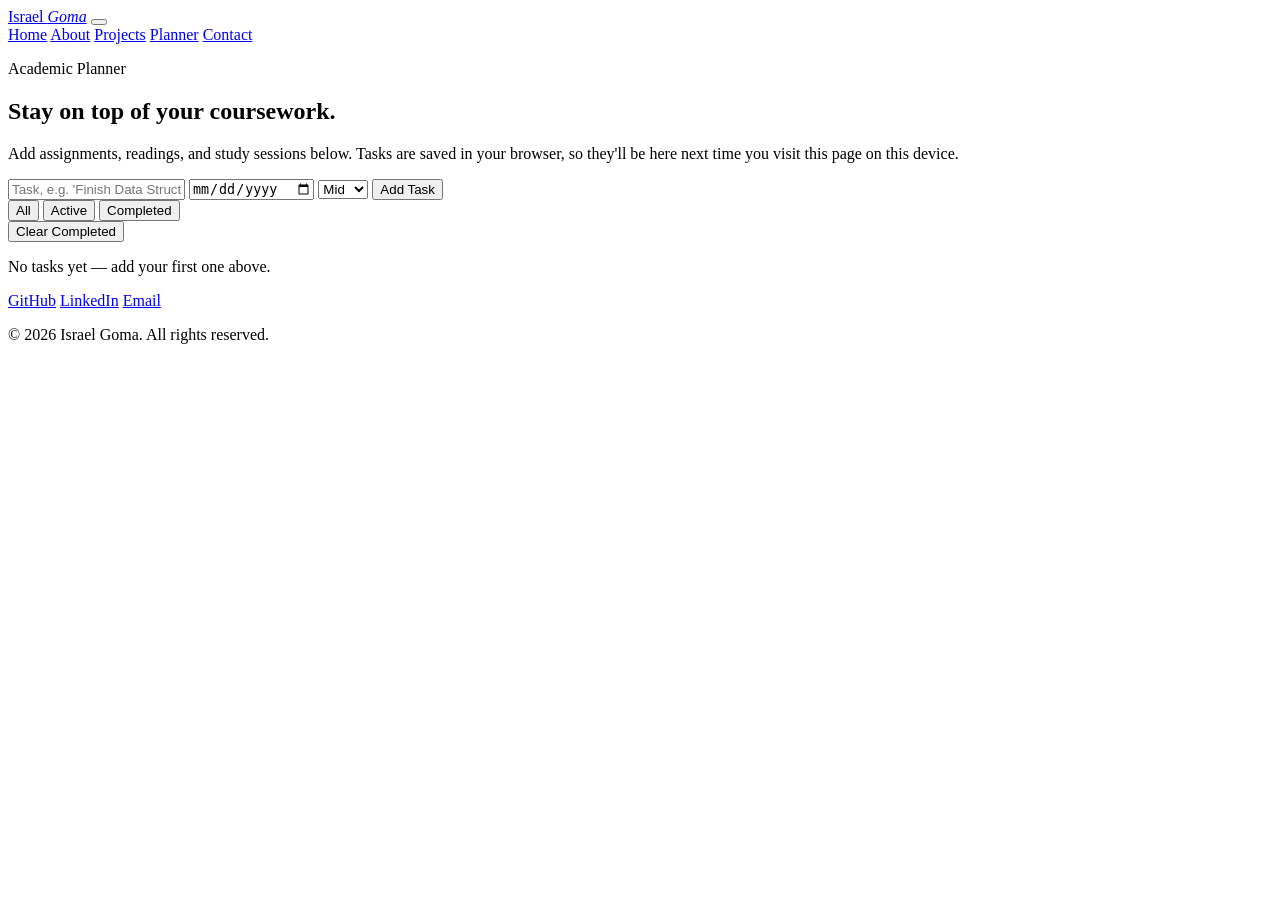
==== organizer.html @ 18be7be7 "Add files via upload" ====
<!DOCTYPE html>
<html lang="en">
<head>
  <meta charset="UTF-8" />
  <meta name="viewport" content="width=device-width, initial-scale=1.0" />
  <title>Academic Planner — Israel Goma</title>
  <meta name="description" content="A lightweight academic task organizer for tracking assignments, deadlines, and study sessions." />
  <link rel="stylesheet" href="assets/styles/main.css" />
</head>
<body>
  <header class="site-nav">
    <div class="wrap site-nav__inner">
      <a href="index.html" class="site-nav__brand">Israel <em>Goma</em></a>
      <button class="site-nav__toggle" aria-label="Toggle navigation" aria-expanded="false">
        <span></span>
        <span></span>
        <span></span>
      </button>
      <nav class="site-nav__menu" aria-label="Primary">
        <a href="index.html">Home</a>
        <a href="profile.html">About</a>
        <a href="work.html">Projects</a>
        <a href="organizer.html">Planner</a>
        <a href="reach.html">Contact</a>
      </nav>
    </div>
  </header>

  <main>
    <section class="organizer-intro">
      <div class="wrap">
        <p class="kicker">Academic Planner</p>
        <h1>Stay on top of your coursework.</h1>
        <p class="lede">
          Add assignments, readings, and study sessions below. Tasks are saved in your
          browser, so they'll be here next time you visit this page on this device.
        </p>
      </div>
    </section>

    <section class="organizer-app">
      <div class="wrap">
        <form id="organizer-form" class="organizer-form">
          <input
            type="text"
            id="organizer-title"
            placeholder="Task, e.g. 'Finish Data Structures assignment'"
            aria-label="Task title"
            required
          />
          <input
            type="date"
            id="organizer-due"
            aria-label="Due date"
          />
          <select id="organizer-priority" aria-label="Priority">
            <option value="low">Low </option>
            <option value="medium" selected>Mid</option>
            <option value="high">High</option>
          </select>
          <button type="submit" class="action action--solid">Add Task</button>
        </form>

        <div class="organizer-toolbar">
          <div class="organizer-filters" role="group" aria-label="Filter tasks">
            <button type="button" class="filter-chip is-active" data-filter="all">All</button>
            <button type="button" class="filter-chip" data-filter="active">Active</button>
            <button type="button" class="filter-chip" data-filter="done">Completed</button>
          </div>
          <button type="button" class="action action--ghost" id="organizer-clear">Clear Completed</button>
        </div>

        <ul id="organizer-list" class="organizer-list"></ul>

        <p id="organizer-empty" class="organizer-empty">No tasks yet — add your first one above.</p>
      </div>
    </section>
  </main>

  <footer class="site-foot">
    <div class="wrap">
      <div class="site-foot__links">
        <a href="https://github.com/israelgoma" target="_blank" rel="noopener noreferrer">GitHub</a>
        <a href="https://www.linkedin.com/in/israel-goma" target="_blank" rel="noopener noreferrer">LinkedIn</a>
        <a href="mailto:israel.goma@example.com">Email</a>
      </div>
      <p>&copy; 2026 Israel Goma. All rights reserved.</p>
    </div>
  </footer>

  <script src="assets/scripts/navigation.js"></script>
  <script src="assets/scripts/task-organizer.js"></script>
</body>
</html>
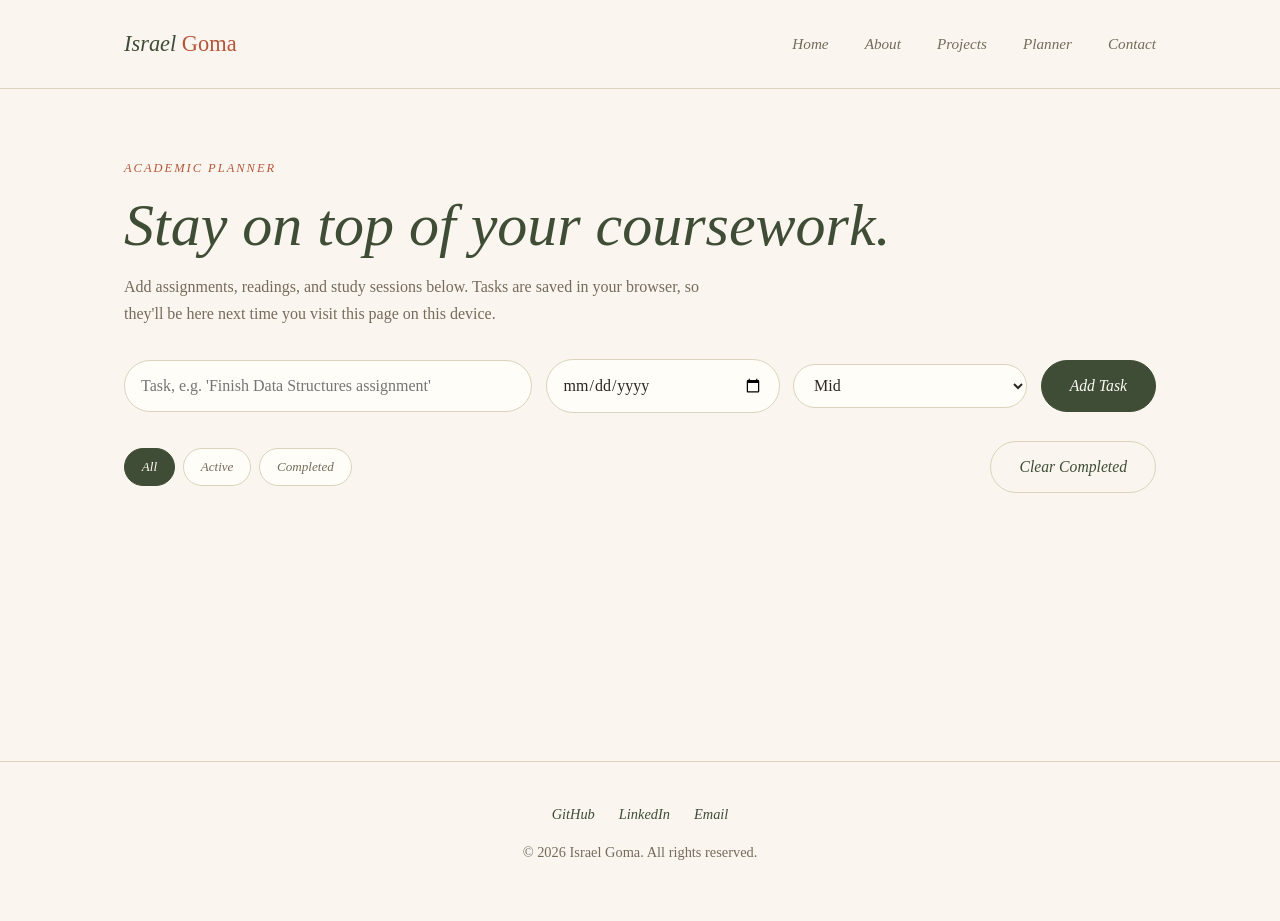
==== commit 1f2f8634: "Update organizer.html" ====
--- a/organizer.html
+++ b/organizer.html
@@ -5,7 +5,7 @@
   <meta name="viewport" content="width=device-width, initial-scale=1.0" />
   <title>Academic Planner — Israel Goma</title>
   <meta name="description" content="A lightweight academic task organizer for tracking assignments, deadlines, and study sessions." />
-  <link rel="stylesheet" href="assets/styles/main.css" />
+  <link rel="stylesheet" href="main.css" />
 </head>
 <body>
   <header class="site-nav">
--- a/main.css
+++ b/main.css
@@ -0,0 +1,1126 @@
+/* Design tokens */
+:root {
+  --paper: #faf6ef;
+  --panel: #f1ebdd;
+  --panel-tint: #eef1e6;
+  --line: #dcd3bd;
+  --ink: #2b2620;
+  --ink-soft: #756b5c;
+  --brand: #5c6e4e;
+  --brand-deep: #3f4d36;
+  --brand-alt: #b5563a;
+  --ok: #4d7c4a;
+  --warn: #b5813a;
+  --bad: #b5423a;
+
+  --type-display: "Iowan Old Style", "Palatino Linotype", Georgia, "Times New Roman", serif;
+  --type-body: Georgia, "Iowan Old Style", "Palatino Linotype", "Times New Roman", serif;
+
+  --edge-sm: 999px;
+  --edge-md: 22px;
+  --edge-lg: 28px;
+
+  --pop: 0 1px 2px rgba(43, 38, 32, 0.06), 0 10px 24px rgba(43, 38, 32, 0.08);
+  --pop-lg: 0 4px 10px rgba(43, 38, 32, 0.08), 0 20px 40px rgba(92, 110, 78, 0.16);
+
+  --measure: 1080px;
+}
+
+/* Reset */
+*,
+*::before,
+*::after {
+  box-sizing: border-box;
+}
+
+html,
+body {
+  margin: 0;
+  padding: 0;
+}
+
+img {
+  max-width: 100%;
+  display: block;
+}
+
+a {
+  color: inherit;
+  text-decoration: none;
+}
+
+ul {
+  list-style: none;
+  margin: 0;
+  padding: 0;
+}
+
+button,
+input,
+textarea,
+select {
+  font: inherit;
+  color: inherit;
+}
+
+table {
+  border-collapse: collapse;
+}
+
+figure {
+  margin: 0;
+}
+
+/* Base */
+body {
+  font-family: var(--type-body);
+  background: var(--paper);
+  color: var(--ink);
+  line-height: 1.7;
+  -webkit-font-smoothing: antialiased;
+}
+
+.wrap {
+  width: 100%;
+  max-width: var(--measure);
+  margin: 0 auto;
+  padding: 0 1.5rem;
+}
+
+main {
+  display: block;
+  min-height: calc(100vh - 88px - 140px);
+}
+
+h1,
+h2,
+h3 {
+  font-family: var(--type-display);
+  line-height: 1.2;
+  font-weight: 400;
+  letter-spacing: 0;
+  margin: 0 0 0.75rem;
+  color: var(--brand-deep);
+}
+
+h1 {
+  font-size: clamp(2.4rem, 5vw, 3.75rem);
+  font-style: italic;
+}
+
+h2 {
+  font-size: clamp(1.5rem, 3.5vw, 2rem);
+}
+
+p {
+  color: var(--ink-soft);
+  margin: 0 0 1rem;
+}
+
+section {
+  padding: 4rem 0;
+}
+
+/* Shared pieces */
+.kicker {
+  display: inline-block;
+  font-family: var(--type-body);
+  font-size: 0.78rem;
+  letter-spacing: 0.16em;
+  text-transform: uppercase;
+  color: var(--brand-alt);
+  font-weight: 400;
+  font-style: italic;
+  margin-bottom: 0.6rem;
+}
+
+.action {
+  display: inline-flex;
+  align-items: center;
+  gap: 0.5rem;
+  padding: 0.75rem 1.75rem;
+  border-radius: var(--edge-sm);
+  font-family: var(--type-body);
+  font-weight: 400;
+  font-style: italic;
+  font-size: 0.98rem;
+  border: 1px solid var(--line);
+  cursor: pointer;
+  transition: background 0.2s ease, color 0.2s ease, transform 0.2s ease, box-shadow 0.2s ease, border-color 0.2s ease;
+}
+
+.action:hover {
+  transform: translateY(-2px);
+  box-shadow: var(--pop);
+}
+
+.action--solid {
+  background: var(--brand-deep);
+  border-color: var(--brand-deep);
+  color: #fdfbf6;
+}
+
+.action--solid:hover {
+  background: var(--brand);
+  border-color: var(--brand);
+}
+
+.action--ghost {
+  background: transparent;
+  color: var(--brand-deep);
+}
+
+.action--ghost:hover {
+  background: var(--panel-tint);
+  border-color: var(--brand);
+}
+
+.chip {
+  display: inline-block;
+  font-family: var(--type-body);
+  font-style: italic;
+  font-size: 0.78rem;
+  font-weight: 400;
+  padding: 0.3rem 0.85rem;
+  border-radius: var(--edge-sm);
+  background: var(--panel-tint);
+  color: var(--brand-deep);
+  border: 1px solid var(--line);
+}
+
+.visually-hidden {
+  position: absolute;
+  width: 1px;
+  height: 1px;
+  overflow: hidden;
+  clip: rect(0 0 0 0);
+  white-space: nowrap;
+}
+
+/* Motion */
+@media (prefers-reduced-motion: no-preference) {
+  @keyframes rise-in {
+    from {
+      opacity: 0;
+      transform: translateY(18px);
+    }
+    to {
+      opacity: 1;
+      transform: none;
+    }
+  }
+
+  .reveal-on-scroll {
+    opacity: 0;
+    transform: translateY(18px);
+    transition: opacity 0.6s ease, transform 0.6s ease;
+  }
+
+  .reveal-on-scroll.is-shown {
+    opacity: 1;
+    transform: none;
+  }
+}
+
+/* Site navigation */
+.site-nav {
+  position: sticky;
+  top: 0;
+  z-index: 100;
+  background: rgba(250, 246, 239, 0.9);
+  backdrop-filter: blur(10px);
+  border-bottom: 1px solid var(--line);
+}
+
+.site-nav__inner {
+  display: flex;
+  align-items: center;
+  justify-content: space-between;
+  height: 88px;
+}
+
+.site-nav__brand {
+  font-family: var(--type-display);
+  font-weight: 400;
+  font-style: italic;
+  font-size: 1.4rem;
+  letter-spacing: 0;
+  color: var(--brand-deep);
+}
+
+.site-nav__brand em {
+  font-style: normal;
+  color: var(--brand-alt);
+}
+
+.site-nav__toggle {
+  display: none;
+  flex-direction: column;
+  justify-content: center;
+  gap: 5px;
+  width: 36px;
+  height: 36px;
+  background: transparent;
+  border: 1px solid var(--line);
+  border-radius: var(--edge-sm);
+  cursor: pointer;
+}
+
+.site-nav__toggle span {
+  display: block;
+  width: 18px;
+  height: 1px;
+  margin: 0 auto;
+  background: var(--ink);
+  transition: transform 0.2s ease, opacity 0.2s ease;
+}
+
+.site-nav__menu {
+  display: flex;
+  align-items: center;
+  gap: 2.25rem;
+}
+
+.site-nav__menu a {
+  font-family: var(--type-body);
+  font-size: 0.95rem;
+  font-style: italic;
+  font-weight: 400;
+  color: var(--ink-soft);
+  padding: 0.35rem 0;
+  border-bottom: 1px solid transparent;
+  transition: color 0.2s ease, border-color 0.2s ease;
+}
+
+.site-nav__menu a:hover {
+  color: var(--brand-deep);
+}
+
+.site-nav__menu a.is-active {
+  color: var(--brand-deep);
+  border-bottom-color: var(--brand-alt);
+}
+
+@media (max-width: 640px) {
+  .site-nav__toggle {
+    display: flex;
+  }
+
+  .site-nav__menu {
+    position: absolute;
+    top: 88px;
+    left: 0;
+    right: 0;
+    flex-direction: column;
+    align-items: flex-start;
+    gap: 0;
+    background: var(--paper);
+    border-bottom: 1px solid var(--line);
+    max-height: 0;
+    overflow: hidden;
+    transition: max-height 0.3s ease;
+  }
+
+  .site-nav__menu.is-open {
+    max-height: 320px;
+  }
+
+  .site-nav__menu a {
+    width: 100%;
+    padding: 0.9rem 1.5rem;
+    border-bottom: 1px solid var(--panel);
+    border-left: 2px solid transparent;
+  }
+
+  .site-nav__menu a.is-active {
+    border-bottom: 1px solid var(--panel);
+    border-left-color: var(--brand-alt);
+  }
+
+  .site-nav__toggle.is-open span:nth-child(1) {
+    transform: translateY(7px) rotate(45deg);
+  }
+
+  .site-nav__toggle.is-open span:nth-child(2) {
+    opacity: 0;
+  }
+
+  .site-nav__toggle.is-open span:nth-child(3) {
+    transform: translateY(-7px) rotate(-45deg);
+  }
+}
+
+/* Site footer */
+.site-foot {
+  border-top: 1px solid var(--line);
+  padding: 2.5rem 0;
+  text-align: center;
+  color: var(--ink-soft);
+  font-size: 0.9rem;
+}
+
+.site-foot a {
+  color: var(--brand-deep);
+  font-weight: 400;
+  font-style: italic;
+}
+
+.site-foot a:hover {
+  color: var(--brand-alt);
+}
+
+.site-foot__links {
+  display: flex;
+  justify-content: center;
+  gap: 1.5rem;
+  margin-bottom: 0.85rem;
+  font-family: var(--type-body);
+}
+
+/* Home: intro banner + feature row */
+.intro-banner {
+  padding: 5rem 0 4.5rem;
+}
+
+.intro-banner__grid {
+  display: grid;
+  grid-template-columns: minmax(0, 1fr) minmax(0, 320px);
+  align-items: center;
+  gap: 3.5rem;
+}
+
+.intro-banner__text {
+  max-width: 560px;
+  animation: rise-in 0.6s ease both;
+}
+
+.intro-banner__text .lede {
+  font-size: 1.08rem;
+  max-width: 560px;
+}
+
+.intro-banner__actions {
+  display: flex;
+  gap: 1rem;
+  margin-top: 1.75rem;
+  flex-wrap: wrap;
+}
+
+.intro-banner__portrait {
+  display: flex;
+  justify-content: center;
+  animation: rise-in 0.6s ease 0.15s both;
+}
+
+.intro-banner__portrait .frame {
+  width: 100%;
+  max-width: 280px;
+  aspect-ratio: 3 / 4;
+  border-radius: var(--edge-lg);
+  border: 1px solid var(--line);
+  box-shadow: var(--pop-lg);
+  overflow: hidden;
+  background: var(--panel);
+}
+
+.intro-banner__portrait img {
+  width: 100%;
+  height: 100%;
+  object-fit: cover;
+}
+
+@media (max-width: 760px) {
+  .intro-banner__grid {
+    grid-template-columns: 1fr;
+    text-align: center;
+    gap: 2.5rem;
+  }
+
+  .intro-banner__text {
+    max-width: none;
+  }
+
+  .intro-banner__text .lede {
+    margin-left: auto;
+    margin-right: auto;
+  }
+
+  .intro-banner__actions {
+    justify-content: center;
+  }
+
+  .intro-banner__portrait {
+    order: -1;
+  }
+
+  .intro-banner__portrait .frame {
+    max-width: 200px;
+  }
+}
+
+.feature-row {
+  padding-top: 0;
+}
+
+.feature-row__grid {
+  display: grid;
+  grid-template-columns: repeat(auto-fit, minmax(220px, 1fr));
+  gap: 1.75rem;
+}
+
+.feature-row__grid .info-card:nth-child(1) {
+  transition-delay: 0s;
+}
+
+.feature-row__grid .info-card:nth-child(2) {
+  transition-delay: 0.1s;
+}
+
+.feature-row__grid .info-card:nth-child(3) {
+  transition-delay: 0.2s;
+}
+
+.info-card {
+  background: #fffdf8;
+  border: 1px solid var(--line);
+  border-radius: var(--edge-md);
+  padding: 2rem;
+  box-shadow: var(--pop);
+  transition: transform 0.25s ease, box-shadow 0.25s ease, border-color 0.25s ease;
+}
+
+.info-card:hover {
+  transform: translateY(-4px);
+  box-shadow: var(--pop-lg);
+  border-color: var(--brand);
+}
+
+.info-card__title {
+  font-family: var(--type-display);
+  font-size: 1.2rem;
+  font-style: italic;
+  font-weight: 400;
+  margin-bottom: 0.5rem;
+  color: var(--brand-deep);
+}
+
+.info-card p {
+  margin: 0;
+}
+
+.info-card a {
+  color: var(--brand-alt);
+  font-weight: 400;
+  border-bottom: 1px solid currentColor;
+}
+
+/* Profile page */
+.profile-hero {
+  padding-bottom: 1.5rem;
+}
+
+.profile-hero__grid {
+  display: grid;
+  grid-template-columns: minmax(0, 1fr) minmax(0, 240px);
+  align-items: center;
+  gap: 2.75rem;
+}
+
+.profile-hero__text {
+  max-width: 640px;
+  animation: rise-in 0.6s ease both;
+}
+
+.profile-hero__text .lede {
+  max-width: 640px;
+  font-size: 1.05rem;
+}
+
+.profile-hero__portrait {
+  justify-self: center;
+  animation: rise-in 0.6s ease 0.15s both;
+}
+
+.profile-hero__portrait .frame {
+  width: 100%;
+  max-width: 200px;
+  aspect-ratio: 3 / 4;
+  border-radius: var(--edge-lg);
+  border: 1px solid var(--line);
+  box-shadow: var(--pop-lg);
+  overflow: hidden;
+  background: var(--panel);
+}
+
+.profile-hero__portrait img {
+  width: 100%;
+  height: 100%;
+  object-fit: cover;
+}
+
+@media (max-width: 700px) {
+  .profile-hero__grid {
+    grid-template-columns: 1fr;
+    text-align: center;
+    gap: 2rem;
+  }
+
+  .profile-hero__text {
+    max-width: none;
+  }
+
+  .profile-hero__text .lede {
+    margin-left: auto;
+    margin-right: auto;
+  }
+
+  .profile-hero__portrait {
+    order: -1;
+    max-width: 160px;
+    margin: 0 auto;
+  }
+}
+
+.detail-section {
+  padding-top: 0;
+}
+
+.detail-grid {
+  display: grid;
+  grid-template-columns: repeat(auto-fit, minmax(240px, 1fr));
+  gap: 1.75rem;
+  align-items: start;
+}
+
+.detail-grid .detail-card:nth-child(1) {
+  transition-delay: 0s;
+}
+
+.detail-grid .detail-card:nth-child(2) {
+  transition-delay: 0.1s;
+}
+
+.detail-grid .detail-card:nth-child(3) {
+  transition-delay: 0.2s;
+}
+
+.detail-card {
+  background: #fffdf8;
+  border: 1px solid var(--line);
+  border-radius: var(--edge-md);
+  padding: 2rem;
+  box-shadow: var(--pop);
+  transition: transform 0.25s ease, box-shadow 0.25s ease, border-color 0.25s ease;
+}
+
+.detail-card:hover {
+  transform: translateY(-4px);
+  box-shadow: var(--pop-lg);
+  border-color: var(--brand);
+}
+
+.detail-card h2 {
+  font-size: 1.25rem;
+  font-style: italic;
+}
+
+.detail-card__list li {
+  display: flex;
+  flex-direction: column;
+  gap: 0.15rem;
+}
+
+.detail-card__meta {
+  color: var(--ink-soft);
+  font-size: 0.85rem;
+  font-style: italic;
+}
+
+.chip-row {
+  display: flex;
+  flex-wrap: wrap;
+  gap: 0.5rem;
+}
+
+.course-table {
+  padding-top: 0;
+}
+
+.course-table__frame {
+  overflow-x: auto;
+  margin-top: 0.85rem;
+  border: 1px solid var(--line);
+  border-radius: var(--edge-md);
+  background: #fffdf8;
+}
+
+.course-table table {
+  width: 100%;
+  border-collapse: collapse;
+  font-size: 0.92rem;
+}
+
+.course-table caption {
+  caption-side: top;
+  text-align: left;
+  color: var(--ink-soft);
+  font-size: 0.82rem;
+  font-style: italic;
+  padding: 0.9rem 1rem 0;
+}
+
+.course-table th,
+.course-table td {
+  text-align: left;
+  padding: 0.75rem 1rem;
+  border-bottom: 1px solid var(--panel);
+}
+
+.course-table th {
+  font-family: var(--type-display);
+  color: var(--brand-deep);
+  background: var(--panel-tint);
+  font-size: 0.74rem;
+  font-style: italic;
+  text-transform: uppercase;
+  letter-spacing: 0.06em;
+}
+
+.motivation-block {
+  padding-top: 0;
+}
+
+.motivation-block .lede {
+  max-width: 640px;
+}
+
+.motivation-block__frame {
+  position: relative;
+  width: 100%;
+  max-width: 720px;
+  aspect-ratio: 16 / 9;
+  border-radius: var(--edge-md);
+  overflow: hidden;
+  border: 1px solid var(--line);
+  box-shadow: var(--pop-lg);
+  background: #000000;
+}
+
+.motivation-block__frame video {
+  position: absolute;
+  inset: 0;
+  width: 100%;
+  height: 100%;
+  object-fit: cover;
+}
+
+/* Work page */
+.work-intro {
+  padding-bottom: 1.5rem;
+}
+
+.work-intro .lede {
+  max-width: 640px;
+}
+
+.work-list {
+  padding-top: 0;
+}
+
+.work-grid {
+  display: grid;
+  grid-template-columns: repeat(auto-fit, minmax(280px, 1fr));
+  gap: 1.75rem;
+}
+
+.work-item {
+  display: flex;
+  flex-direction: column;
+  background: #fffdf8;
+  border: 1px solid var(--line);
+  border-radius: var(--edge-md);
+  padding: 2rem;
+  box-shadow: var(--pop);
+  transition: transform 0.25s ease, box-shadow 0.25s ease, border-color 0.25s ease;
+}
+
+.work-item:hover {
+  transform: translateY(-4px);
+  box-shadow: var(--pop-lg);
+  border-color: var(--brand);
+}
+
+.work-item__thumb {
+  display: flex;
+  align-items: center;
+  justify-content: center;
+  height: 130px;
+  border-radius: var(--edge-md);
+  background: var(--panel-tint);
+  border: 1px dashed var(--brand);
+  color: var(--brand-deep);
+  font-family: var(--type-display);
+  font-size: 1.5rem;
+  font-style: italic;
+  font-weight: 400;
+  margin-bottom: 1.4rem;
+}
+
+.work-item h2 {
+  font-size: 1.3rem;
+}
+
+.work-item__note {
+  font-size: 0.85rem;
+  font-style: italic;
+}
+
+.work-item__tags {
+  display: flex;
+  flex-wrap: wrap;
+  gap: 0.4rem;
+  margin: 0.5rem 0 1.4rem;
+}
+
+.work-item__tags .chip:nth-child(2n) {
+  background: #f3e6df;
+  color: var(--brand-alt);
+  border-color: var(--brand-alt);
+}
+
+.work-item__links {
+  display: flex;
+  gap: 0.75rem;
+  margin-top: auto;
+  flex-wrap: wrap;
+}
+
+/* Organizer (planner) page */
+.organizer-intro {
+  padding-bottom: 1rem;
+}
+
+.organizer-intro .lede {
+  max-width: 600px;
+}
+
+.organizer-app {
+  padding-top: 0;
+}
+
+.organizer-form {
+  display: flex;
+  flex-wrap: wrap;
+  align-items: center;
+  gap: 0.85rem;
+  margin-bottom: 1.75rem;
+}
+
+.organizer-form input,
+.organizer-form select {
+  padding: 0.7rem 1rem;
+  border-radius: var(--edge-sm);
+  border: 1px solid var(--line);
+  background: #fffdf8;
+  color: var(--ink);
+}
+
+.organizer-form input[type="text"] {
+  flex: 2 1 220px;
+}
+
+.organizer-form input[type="date"],
+.organizer-form select {
+  flex: 1 1 140px;
+}
+
+.organizer-form button {
+  flex: 0 0 auto;
+}
+
+.organizer-form input:focus,
+.organizer-form select:focus {
+  outline: none;
+  border-color: var(--brand);
+  box-shadow: 0 0 0 3px rgba(92, 110, 78, 0.15);
+}
+
+@media (max-width: 720px) {
+  .organizer-form input,
+  .organizer-form select,
+  .organizer-form button {
+    flex-basis: 100%;
+  }
+}
+
+.organizer-toolbar {
+  display: flex;
+  align-items: center;
+  justify-content: space-between;
+  flex-wrap: wrap;
+  gap: 0.75rem;
+  margin-bottom: 1.1rem;
+}
+
+.organizer-filters {
+  display: flex;
+  gap: 0.5rem;
+}
+
+.filter-chip {
+  padding: 0.45rem 1.05rem;
+  border-radius: var(--edge-sm);
+  border: 1px solid var(--line);
+  background: #fffdf8;
+  color: var(--ink-soft);
+  font-family: var(--type-body);
+  font-size: 0.82rem;
+  font-style: italic;
+  font-weight: 400;
+  cursor: pointer;
+  transition: background 0.2s ease, color 0.2s ease, border-color 0.2s ease;
+}
+
+.filter-chip.is-active {
+  background: var(--brand-deep);
+  border-color: var(--brand-deep);
+  color: #fdfbf6;
+}
+
+.organizer-list {
+  display: flex;
+  flex-direction: column;
+  gap: 0.7rem;
+}
+
+.organizer-item {
+  display: flex;
+  align-items: center;
+  gap: 0.9rem;
+  padding: 1rem 1.15rem;
+  background: #fffdf8;
+  border: 1px solid var(--line);
+  border-radius: var(--edge-md);
+  box-shadow: var(--pop);
+}
+
+.organizer-item.is-done .organizer-item__title {
+  text-decoration: line-through;
+  color: var(--ink-soft);
+}
+
+.organizer-item__check {
+  width: 18px;
+  height: 18px;
+  accent-color: var(--brand);
+  flex-shrink: 0;
+}
+
+.organizer-item__body {
+  flex: 1;
+  min-width: 0;
+}
+
+.organizer-item__title {
+  font-weight: 400;
+  word-break: break-word;
+}
+
+.organizer-item__meta {
+  display: flex;
+  gap: 0.6rem;
+  align-items: center;
+  margin-top: 0.25rem;
+  font-family: var(--type-body);
+  font-style: italic;
+  font-size: 0.8rem;
+  color: var(--ink-soft);
+}
+
+.priority-flag {
+  font-size: 0.7rem;
+  font-weight: 400;
+  font-style: normal;
+  text-transform: uppercase;
+  letter-spacing: 0.04em;
+  padding: 0.15rem 0.6rem;
+  border-radius: var(--edge-sm);
+  border: 1px solid transparent;
+}
+
+.priority-flag--high {
+  background: #f6e2df;
+  color: var(--bad);
+  border-color: var(--bad);
+}
+
+.priority-flag--medium {
+  background: #f4ecdc;
+  color: var(--warn);
+  border-color: var(--warn);
+}
+
+.priority-flag--low {
+  background: #e7efe1;
+  color: var(--ok);
+  border-color: var(--ok);
+}
+
+.organizer-item__due.is-late {
+  color: var(--bad);
+  font-weight: 700;
+}
+
+.organizer-item__remove {
+  background: transparent;
+  border: none;
+  color: var(--ink-soft);
+  cursor: pointer;
+  font-size: 1.1rem;
+  line-height: 1;
+  padding: 0.3rem;
+  flex-shrink: 0;
+}
+
+.organizer-item__remove:hover {
+  color: var(--bad);
+}
+
+.organizer-empty {
+  display: none;
+  text-align: center;
+  padding: 2.5rem 0;
+  color: var(--ink-soft);
+  font-style: italic;
+}
+
+.organizer-empty.is-shown {
+  display: block;
+}
+
+/* Reach (contact) page */
+.reach-intro .lede {
+  max-width: 560px;
+}
+
+.reach-form {
+  display: grid;
+  gap: 1.1rem;
+  max-width: 560px;
+  margin-top: 1.75rem;
+}
+
+.reach-field {
+  display: flex;
+  flex-direction: column;
+  gap: 0.4rem;
+}
+
+.reach-field label {
+  font-family: var(--type-body);
+  font-size: 0.85rem;
+  font-style: italic;
+  font-weight: 400;
+  color: var(--brand-deep);
+}
+
+.reach-field input,
+.reach-field textarea {
+  padding: 0.7rem 1rem;
+  border-radius: var(--edge-md);
+  border: 1px solid var(--line);
+  background: #fffdf8;
+  color: var(--ink);
+  font-family: inherit;
+  font-size: 0.98rem;
+}
+
+.reach-field textarea {
+  min-height: 130px;
+  resize: vertical;
+}
+
+.reach-field input:focus,
+.reach-field textarea:focus {
+  outline: none;
+  border-color: var(--brand);
+  box-shadow: 0 0 0 3px rgba(92, 110, 78, 0.15);
+}
+
+.reach-field.has-issue input,
+.reach-field.has-issue textarea {
+  border-color: var(--bad);
+}
+
+.reach-field__note {
+  min-height: 1rem;
+  font-size: 0.8rem;
+  color: var(--bad);
+  font-weight: 600;
+  font-style: italic;
+}
+
+.reach-status {
+  min-height: 1.2rem;
+  margin-top: 0.3rem;
+  font-family: var(--type-body);
+  font-size: 0.9rem;
+  font-style: italic;
+  font-weight: 400;
+}
+
+.reach-status.is-good {
+  color: var(--ok);
+}
+
+.reach-status.is-bad {
+  color: var(--bad);
+}
+
+.reach-divider {
+  margin: 3rem 0 1.75rem;
+  border: none;
+  border-top: 1px solid var(--line);
+}
+
+.reach-cards {
+  display: grid;
+  grid-template-columns: repeat(auto-fit, minmax(240px, 1fr));
+  gap: 1.75rem;
+}
+
+.reach-card {
+  background: #fffdf8;
+  border: 1px solid var(--line);
+  border-radius: var(--edge-md);
+  padding: 2rem;
+  box-shadow: var(--pop);
+  transition: transform 0.25s ease, box-shadow 0.25s ease, border-color 0.25s ease;
+}
+
+.reach-card:hover {
+  transform: translateY(-4px);
+  box-shadow: var(--pop-lg);
+  border-color: var(--brand);
+}
+
+.reach-card h2 {
+  font-size: 1.15rem;
+  font-style: italic;
+}
+
+.reach-card__actions {
+  display: flex;
+  flex-wrap: wrap;
+  gap: 0.75rem;
+  margin-top: 0.5rem;
+}
+
+.copy-status {
+  min-height: 1.2rem;
+  margin: 0.5rem 0 0;
+  font-size: 0.85rem;
+  font-weight: 400;
+  font-style: italic;
+  color: var(--ok);
+}
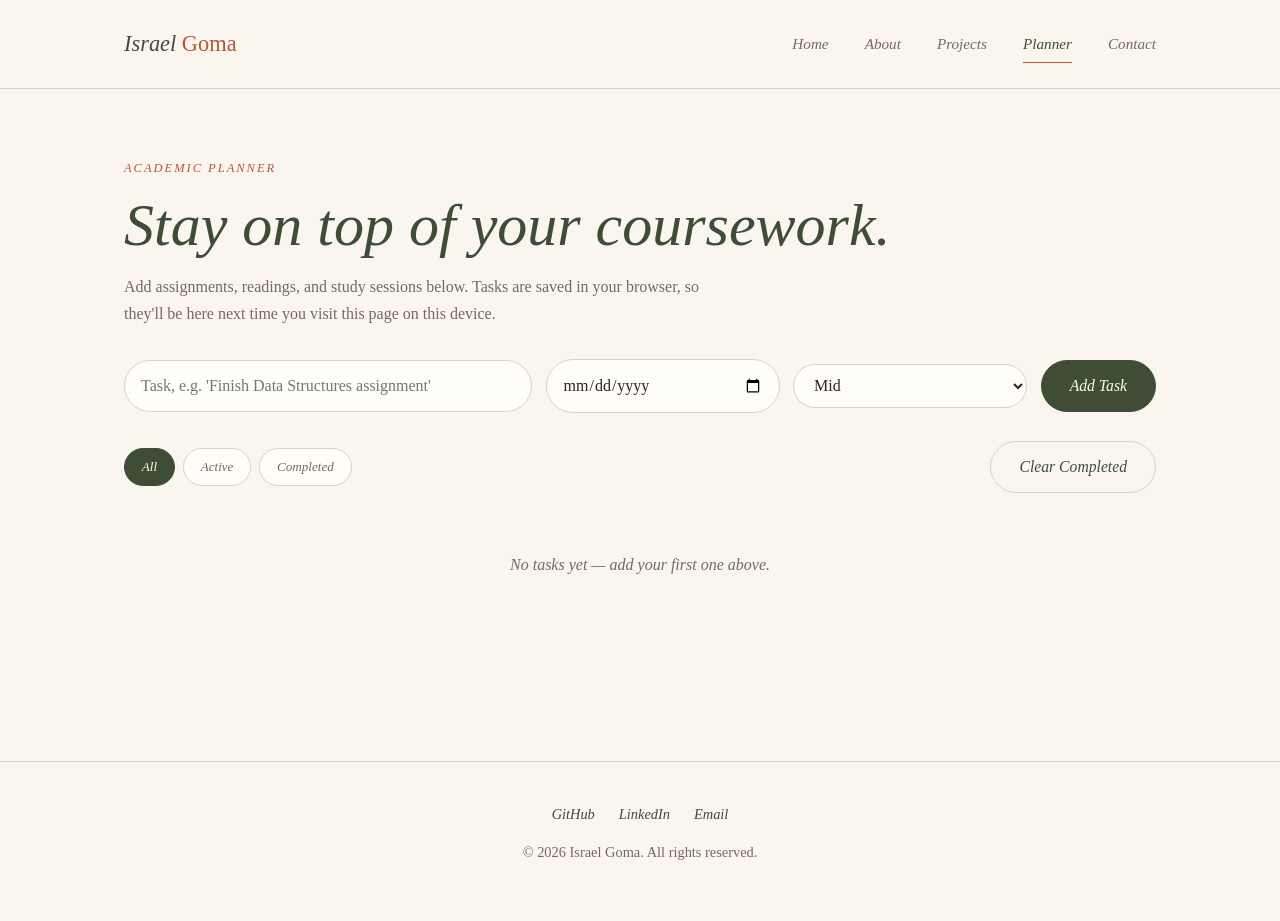
==== commit 45eaa156: "Update organizer.html" ====
--- a/organizer.html
+++ b/organizer.html
@@ -88,7 +88,7 @@
     </div>
   </footer>
 
-  <script src="assets/scripts/navigation.js"></script>
-  <script src="assets/scripts/task-organizer.js"></script>
+  <script src="navigation.js"></script>
+  <script src="task-organizer.js"></script>
 </body>
 </html>
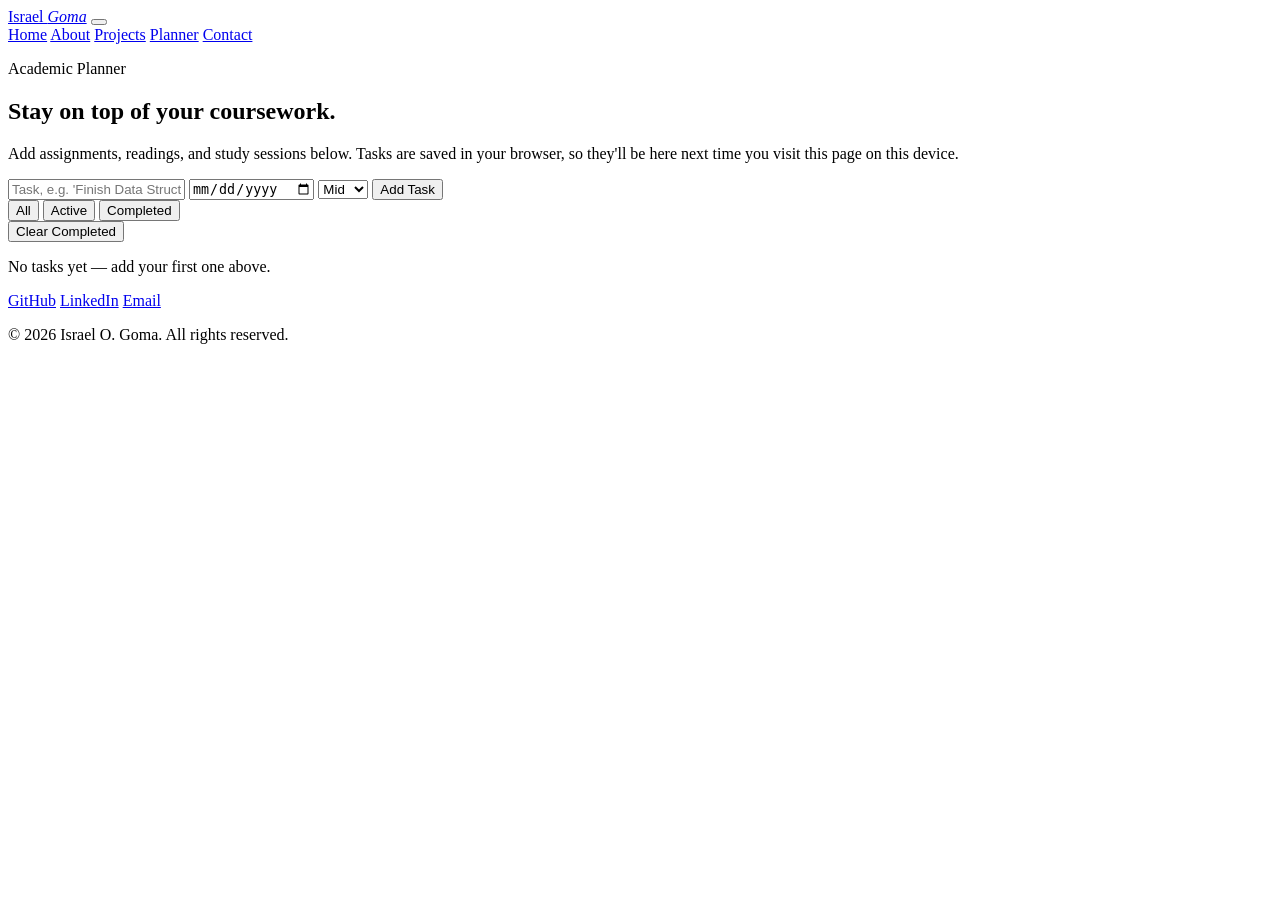
==== commit b7ce006b: "Add files via upload" ====
--- a/organizer.html
+++ b/organizer.html
@@ -3,9 +3,9 @@
 <head>
   <meta charset="UTF-8" />
   <meta name="viewport" content="width=device-width, initial-scale=1.0" />
-  <title>Academic Planner — Israel Goma</title>
+  <title>Academic Planner — Israel O. Goma</title>
   <meta name="description" content="A lightweight academic task organizer for tracking assignments, deadlines, and study sessions." />
-  <link rel="stylesheet" href="main.css" />
+  <link rel="stylesheet" href="assets/styles/main.css" />
 </head>
 <body>
   <header class="site-nav">
@@ -80,15 +80,15 @@
   <footer class="site-foot">
     <div class="wrap">
       <div class="site-foot__links">
-        <a href="https://github.com/israelgoma" target="_blank" rel="noopener noreferrer">GitHub</a>
-        <a href="https://www.linkedin.com/in/israel-goma" target="_blank" rel="noopener noreferrer">LinkedIn</a>
+        <a href="https://github.com/Israel-Goma" target="_blank" rel="noopener noreferrer">GitHub</a>
+        <a href="https://www.linkedin.com/in/israel-goma-93bb151b1?utm_source=share_via&utm_content=profile&utm_medium=member_android" target="_blank" rel="noopener noreferrer">LinkedIn</a>
         <a href="mailto:israel.goma@example.com">Email</a>
       </div>
-      <p>&copy; 2026 Israel Goma. All rights reserved.</p>
+      <p>&copy; 2026 Israel O. Goma. All rights reserved.</p>
     </div>
   </footer>
 
-  <script src="navigation.js"></script>
-  <script src="task-organizer.js"></script>
+  <script src="assets/scripts/navigation.js"></script>
+  <script src="assets/scripts/task-organizer.js"></script>
 </body>
 </html>
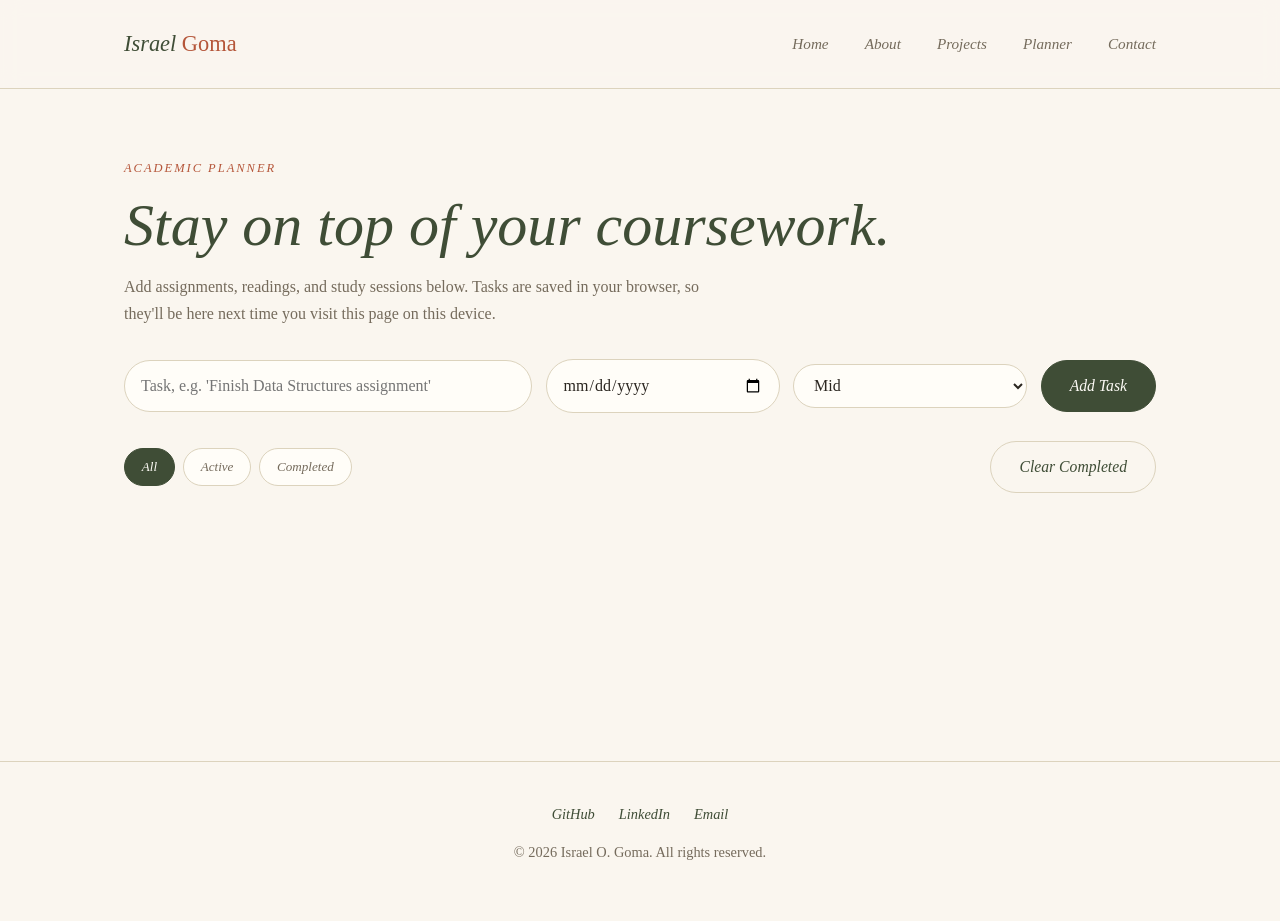
==== commit 85033d82: "Update organizer.html" ====
--- a/organizer.html
+++ b/organizer.html
@@ -5,7 +5,7 @@
   <meta name="viewport" content="width=device-width, initial-scale=1.0" />
   <title>Academic Planner — Israel O. Goma</title>
   <meta name="description" content="A lightweight academic task organizer for tracking assignments, deadlines, and study sessions." />
-  <link rel="stylesheet" href="assets/styles/main.css" />
+  <link rel="stylesheet" href="main.css" />
 </head>
 <body>
   <header class="site-nav">
--- a/main.css
+++ b/main.css
@@ -0,0 +1,1126 @@
+/* Design tokens */
+:root {
+  --paper: #faf6ef;
+  --panel: #f1ebdd;
+  --panel-tint: #eef1e6;
+  --line: #dcd3bd;
+  --ink: #2b2620;
+  --ink-soft: #756b5c;
+  --brand: #5c6e4e;
+  --brand-deep: #3f4d36;
+  --brand-alt: #b5563a;
+  --ok: #4d7c4a;
+  --warn: #b5813a;
+  --bad: #b5423a;
+
+  --type-display: "Iowan Old Style", "Palatino Linotype", Georgia, "Times New Roman", serif;
+  --type-body: Georgia, "Iowan Old Style", "Palatino Linotype", "Times New Roman", serif;
+
+  --edge-sm: 999px;
+  --edge-md: 22px;
+  --edge-lg: 28px;
+
+  --pop: 0 1px 2px rgba(43, 38, 32, 0.06), 0 10px 24px rgba(43, 38, 32, 0.08);
+  --pop-lg: 0 4px 10px rgba(43, 38, 32, 0.08), 0 20px 40px rgba(92, 110, 78, 0.16);
+
+  --measure: 1080px;
+}
+
+/* Reset */
+*,
+*::before,
+*::after {
+  box-sizing: border-box;
+}
+
+html,
+body {
+  margin: 0;
+  padding: 0;
+}
+
+img {
+  max-width: 100%;
+  display: block;
+}
+
+a {
+  color: inherit;
+  text-decoration: none;
+}
+
+ul {
+  list-style: none;
+  margin: 0;
+  padding: 0;
+}
+
+button,
+input,
+textarea,
+select {
+  font: inherit;
+  color: inherit;
+}
+
+table {
+  border-collapse: collapse;
+}
+
+figure {
+  margin: 0;
+}
+
+/* Base */
+body {
+  font-family: var(--type-body);
+  background: var(--paper);
+  color: var(--ink);
+  line-height: 1.7;
+  -webkit-font-smoothing: antialiased;
+}
+
+.wrap {
+  width: 100%;
+  max-width: var(--measure);
+  margin: 0 auto;
+  padding: 0 1.5rem;
+}
+
+main {
+  display: block;
+  min-height: calc(100vh - 88px - 140px);
+}
+
+h1,
+h2,
+h3 {
+  font-family: var(--type-display);
+  line-height: 1.2;
+  font-weight: 400;
+  letter-spacing: 0;
+  margin: 0 0 0.75rem;
+  color: var(--brand-deep);
+}
+
+h1 {
+  font-size: clamp(2.4rem, 5vw, 3.75rem);
+  font-style: italic;
+}
+
+h2 {
+  font-size: clamp(1.5rem, 3.5vw, 2rem);
+}
+
+p {
+  color: var(--ink-soft);
+  margin: 0 0 1rem;
+}
+
+section {
+  padding: 4rem 0;
+}
+
+/* Shared pieces */
+.kicker {
+  display: inline-block;
+  font-family: var(--type-body);
+  font-size: 0.78rem;
+  letter-spacing: 0.16em;
+  text-transform: uppercase;
+  color: var(--brand-alt);
+  font-weight: 400;
+  font-style: italic;
+  margin-bottom: 0.6rem;
+}
+
+.action {
+  display: inline-flex;
+  align-items: center;
+  gap: 0.5rem;
+  padding: 0.75rem 1.75rem;
+  border-radius: var(--edge-sm);
+  font-family: var(--type-body);
+  font-weight: 400;
+  font-style: italic;
+  font-size: 0.98rem;
+  border: 1px solid var(--line);
+  cursor: pointer;
+  transition: background 0.2s ease, color 0.2s ease, transform 0.2s ease, box-shadow 0.2s ease, border-color 0.2s ease;
+}
+
+.action:hover {
+  transform: translateY(-2px);
+  box-shadow: var(--pop);
+}
+
+.action--solid {
+  background: var(--brand-deep);
+  border-color: var(--brand-deep);
+  color: #fdfbf6;
+}
+
+.action--solid:hover {
+  background: var(--brand);
+  border-color: var(--brand);
+}
+
+.action--ghost {
+  background: transparent;
+  color: var(--brand-deep);
+}
+
+.action--ghost:hover {
+  background: var(--panel-tint);
+  border-color: var(--brand);
+}
+
+.chip {
+  display: inline-block;
+  font-family: var(--type-body);
+  font-style: italic;
+  font-size: 0.78rem;
+  font-weight: 400;
+  padding: 0.3rem 0.85rem;
+  border-radius: var(--edge-sm);
+  background: var(--panel-tint);
+  color: var(--brand-deep);
+  border: 1px solid var(--line);
+}
+
+.visually-hidden {
+  position: absolute;
+  width: 1px;
+  height: 1px;
+  overflow: hidden;
+  clip: rect(0 0 0 0);
+  white-space: nowrap;
+}
+
+/* Motion */
+@media (prefers-reduced-motion: no-preference) {
+  @keyframes rise-in {
+    from {
+      opacity: 0;
+      transform: translateY(18px);
+    }
+    to {
+      opacity: 1;
+      transform: none;
+    }
+  }
+
+  .reveal-on-scroll {
+    opacity: 0;
+    transform: translateY(18px);
+    transition: opacity 0.6s ease, transform 0.6s ease;
+  }
+
+  .reveal-on-scroll.is-shown {
+    opacity: 1;
+    transform: none;
+  }
+}
+
+/* Site navigation */
+.site-nav {
+  position: sticky;
+  top: 0;
+  z-index: 100;
+  background: rgba(250, 246, 239, 0.9);
+  backdrop-filter: blur(10px);
+  border-bottom: 1px solid var(--line);
+}
+
+.site-nav__inner {
+  display: flex;
+  align-items: center;
+  justify-content: space-between;
+  height: 88px;
+}
+
+.site-nav__brand {
+  font-family: var(--type-display);
+  font-weight: 400;
+  font-style: italic;
+  font-size: 1.4rem;
+  letter-spacing: 0;
+  color: var(--brand-deep);
+}
+
+.site-nav__brand em {
+  font-style: normal;
+  color: var(--brand-alt);
+}
+
+.site-nav__toggle {
+  display: none;
+  flex-direction: column;
+  justify-content: center;
+  gap: 5px;
+  width: 36px;
+  height: 36px;
+  background: transparent;
+  border: 1px solid var(--line);
+  border-radius: var(--edge-sm);
+  cursor: pointer;
+}
+
+.site-nav__toggle span {
+  display: block;
+  width: 18px;
+  height: 1px;
+  margin: 0 auto;
+  background: var(--ink);
+  transition: transform 0.2s ease, opacity 0.2s ease;
+}
+
+.site-nav__menu {
+  display: flex;
+  align-items: center;
+  gap: 2.25rem;
+}
+
+.site-nav__menu a {
+  font-family: var(--type-body);
+  font-size: 0.95rem;
+  font-style: italic;
+  font-weight: 400;
+  color: var(--ink-soft);
+  padding: 0.35rem 0;
+  border-bottom: 1px solid transparent;
+  transition: color 0.2s ease, border-color 0.2s ease;
+}
+
+.site-nav__menu a:hover {
+  color: var(--brand-deep);
+}
+
+.site-nav__menu a.is-active {
+  color: var(--brand-deep);
+  border-bottom-color: var(--brand-alt);
+}
+
+@media (max-width: 640px) {
+  .site-nav__toggle {
+    display: flex;
+  }
+
+  .site-nav__menu {
+    position: absolute;
+    top: 88px;
+    left: 0;
+    right: 0;
+    flex-direction: column;
+    align-items: flex-start;
+    gap: 0;
+    background: var(--paper);
+    border-bottom: 1px solid var(--line);
+    max-height: 0;
+    overflow: hidden;
+    transition: max-height 0.3s ease;
+  }
+
+  .site-nav__menu.is-open {
+    max-height: 320px;
+  }
+
+  .site-nav__menu a {
+    width: 100%;
+    padding: 0.9rem 1.5rem;
+    border-bottom: 1px solid var(--panel);
+    border-left: 2px solid transparent;
+  }
+
+  .site-nav__menu a.is-active {
+    border-bottom: 1px solid var(--panel);
+    border-left-color: var(--brand-alt);
+  }
+
+  .site-nav__toggle.is-open span:nth-child(1) {
+    transform: translateY(7px) rotate(45deg);
+  }
+
+  .site-nav__toggle.is-open span:nth-child(2) {
+    opacity: 0;
+  }
+
+  .site-nav__toggle.is-open span:nth-child(3) {
+    transform: translateY(-7px) rotate(-45deg);
+  }
+}
+
+/* Site footer */
+.site-foot {
+  border-top: 1px solid var(--line);
+  padding: 2.5rem 0;
+  text-align: center;
+  color: var(--ink-soft);
+  font-size: 0.9rem;
+}
+
+.site-foot a {
+  color: var(--brand-deep);
+  font-weight: 400;
+  font-style: italic;
+}
+
+.site-foot a:hover {
+  color: var(--brand-alt);
+}
+
+.site-foot__links {
+  display: flex;
+  justify-content: center;
+  gap: 1.5rem;
+  margin-bottom: 0.85rem;
+  font-family: var(--type-body);
+}
+
+/* Home: intro banner + feature row */
+.intro-banner {
+  padding: 5rem 0 4.5rem;
+}
+
+.intro-banner__grid {
+  display: grid;
+  grid-template-columns: minmax(0, 1fr) minmax(0, 320px);
+  align-items: center;
+  gap: 3.5rem;
+}
+
+.intro-banner__text {
+  max-width: 560px;
+  animation: rise-in 0.6s ease both;
+}
+
+.intro-banner__text .lede {
+  font-size: 1.08rem;
+  max-width: 560px;
+}
+
+.intro-banner__actions {
+  display: flex;
+  gap: 1rem;
+  margin-top: 1.75rem;
+  flex-wrap: wrap;
+}
+
+.intro-banner__portrait {
+  display: flex;
+  justify-content: center;
+  animation: rise-in 0.6s ease 0.15s both;
+}
+
+.intro-banner__portrait .frame {
+  width: 100%;
+  max-width: 280px;
+  aspect-ratio: 3 / 4;
+  border-radius: var(--edge-lg);
+  border: 1px solid var(--line);
+  box-shadow: var(--pop-lg);
+  overflow: hidden;
+  background: var(--panel);
+}
+
+.intro-banner__portrait img {
+  width: 100%;
+  height: 100%;
+  object-fit: cover;
+}
+
+@media (max-width: 760px) {
+  .intro-banner__grid {
+    grid-template-columns: 1fr;
+    text-align: center;
+    gap: 2.5rem;
+  }
+
+  .intro-banner__text {
+    max-width: none;
+  }
+
+  .intro-banner__text .lede {
+    margin-left: auto;
+    margin-right: auto;
+  }
+
+  .intro-banner__actions {
+    justify-content: center;
+  }
+
+  .intro-banner__portrait {
+    order: -1;
+  }
+
+  .intro-banner__portrait .frame {
+    max-width: 200px;
+  }
+}
+
+.feature-row {
+  padding-top: 0;
+}
+
+.feature-row__grid {
+  display: grid;
+  grid-template-columns: repeat(auto-fit, minmax(220px, 1fr));
+  gap: 1.75rem;
+}
+
+.feature-row__grid .info-card:nth-child(1) {
+  transition-delay: 0s;
+}
+
+.feature-row__grid .info-card:nth-child(2) {
+  transition-delay: 0.1s;
+}
+
+.feature-row__grid .info-card:nth-child(3) {
+  transition-delay: 0.2s;
+}
+
+.info-card {
+  background: #fffdf8;
+  border: 1px solid var(--line);
+  border-radius: var(--edge-md);
+  padding: 2rem;
+  box-shadow: var(--pop);
+  transition: transform 0.25s ease, box-shadow 0.25s ease, border-color 0.25s ease;
+}
+
+.info-card:hover {
+  transform: translateY(-4px);
+  box-shadow: var(--pop-lg);
+  border-color: var(--brand);
+}
+
+.info-card__title {
+  font-family: var(--type-display);
+  font-size: 1.2rem;
+  font-style: italic;
+  font-weight: 400;
+  margin-bottom: 0.5rem;
+  color: var(--brand-deep);
+}
+
+.info-card p {
+  margin: 0;
+}
+
+.info-card a {
+  color: var(--brand-alt);
+  font-weight: 400;
+  border-bottom: 1px solid currentColor;
+}
+
+/* Profile page */
+.profile-hero {
+  padding-bottom: 1.5rem;
+}
+
+.profile-hero__grid {
+  display: grid;
+  grid-template-columns: minmax(0, 1fr) minmax(0, 240px);
+  align-items: center;
+  gap: 2.75rem;
+}
+
+.profile-hero__text {
+  max-width: 640px;
+  animation: rise-in 0.6s ease both;
+}
+
+.profile-hero__text .lede {
+  max-width: 640px;
+  font-size: 1.05rem;
+}
+
+.profile-hero__portrait {
+  justify-self: center;
+  animation: rise-in 0.6s ease 0.15s both;
+}
+
+.profile-hero__portrait .frame {
+  width: 100%;
+  max-width: 200px;
+  aspect-ratio: 3 / 4;
+  border-radius: var(--edge-lg);
+  border: 1px solid var(--line);
+  box-shadow: var(--pop-lg);
+  overflow: hidden;
+  background: var(--panel);
+}
+
+.profile-hero__portrait img {
+  width: 100%;
+  height: 100%;
+  object-fit: cover;
+}
+
+@media (max-width: 700px) {
+  .profile-hero__grid {
+    grid-template-columns: 1fr;
+    text-align: center;
+    gap: 2rem;
+  }
+
+  .profile-hero__text {
+    max-width: none;
+  }
+
+  .profile-hero__text .lede {
+    margin-left: auto;
+    margin-right: auto;
+  }
+
+  .profile-hero__portrait {
+    order: -1;
+    max-width: 160px;
+    margin: 0 auto;
+  }
+}
+
+.detail-section {
+  padding-top: 0;
+}
+
+.detail-grid {
+  display: grid;
+  grid-template-columns: repeat(auto-fit, minmax(240px, 1fr));
+  gap: 1.75rem;
+  align-items: start;
+}
+
+.detail-grid .detail-card:nth-child(1) {
+  transition-delay: 0s;
+}
+
+.detail-grid .detail-card:nth-child(2) {
+  transition-delay: 0.1s;
+}
+
+.detail-grid .detail-card:nth-child(3) {
+  transition-delay: 0.2s;
+}
+
+.detail-card {
+  background: #fffdf8;
+  border: 1px solid var(--line);
+  border-radius: var(--edge-md);
+  padding: 2rem;
+  box-shadow: var(--pop);
+  transition: transform 0.25s ease, box-shadow 0.25s ease, border-color 0.25s ease;
+}
+
+.detail-card:hover {
+  transform: translateY(-4px);
+  box-shadow: var(--pop-lg);
+  border-color: var(--brand);
+}
+
+.detail-card h2 {
+  font-size: 1.25rem;
+  font-style: italic;
+}
+
+.detail-card__list li {
+  display: flex;
+  flex-direction: column;
+  gap: 0.15rem;
+}
+
+.detail-card__meta {
+  color: var(--ink-soft);
+  font-size: 0.85rem;
+  font-style: italic;
+}
+
+.chip-row {
+  display: flex;
+  flex-wrap: wrap;
+  gap: 0.5rem;
+}
+
+.course-table {
+  padding-top: 0;
+}
+
+.course-table__frame {
+  overflow-x: auto;
+  margin-top: 0.85rem;
+  border: 1px solid var(--line);
+  border-radius: var(--edge-md);
+  background: #fffdf8;
+}
+
+.course-table table {
+  width: 100%;
+  border-collapse: collapse;
+  font-size: 0.92rem;
+}
+
+.course-table caption {
+  caption-side: top;
+  text-align: left;
+  color: var(--ink-soft);
+  font-size: 0.82rem;
+  font-style: italic;
+  padding: 0.9rem 1rem 0;
+}
+
+.course-table th,
+.course-table td {
+  text-align: left;
+  padding: 0.75rem 1rem;
+  border-bottom: 1px solid var(--panel);
+}
+
+.course-table th {
+  font-family: var(--type-display);
+  color: var(--brand-deep);
+  background: var(--panel-tint);
+  font-size: 0.74rem;
+  font-style: italic;
+  text-transform: uppercase;
+  letter-spacing: 0.06em;
+}
+
+.motivation-block {
+  padding-top: 0;
+}
+
+.motivation-block .lede {
+  max-width: 640px;
+}
+
+.motivation-block__frame {
+  position: relative;
+  width: 100%;
+  max-width: 720px;
+  aspect-ratio: 16 / 9;
+  border-radius: var(--edge-md);
+  overflow: hidden;
+  border: 1px solid var(--line);
+  box-shadow: var(--pop-lg);
+  background: #000000;
+}
+
+.motivation-block__frame video {
+  position: absolute;
+  inset: 0;
+  width: 100%;
+  height: 100%;
+  object-fit: cover;
+}
+
+/* Work page */
+.work-intro {
+  padding-bottom: 1.5rem;
+}
+
+.work-intro .lede {
+  max-width: 640px;
+}
+
+.work-list {
+  padding-top: 0;
+}
+
+.work-grid {
+  display: grid;
+  grid-template-columns: repeat(auto-fit, minmax(280px, 1fr));
+  gap: 1.75rem;
+}
+
+.work-item {
+  display: flex;
+  flex-direction: column;
+  background: #fffdf8;
+  border: 1px solid var(--line);
+  border-radius: var(--edge-md);
+  padding: 2rem;
+  box-shadow: var(--pop);
+  transition: transform 0.25s ease, box-shadow 0.25s ease, border-color 0.25s ease;
+}
+
+.work-item:hover {
+  transform: translateY(-4px);
+  box-shadow: var(--pop-lg);
+  border-color: var(--brand);
+}
+
+.work-item__thumb {
+  display: flex;
+  align-items: center;
+  justify-content: center;
+  height: 130px;
+  border-radius: var(--edge-md);
+  background: var(--panel-tint);
+  border: 1px dashed var(--brand);
+  color: var(--brand-deep);
+  font-family: var(--type-display);
+  font-size: 1.5rem;
+  font-style: italic;
+  font-weight: 400;
+  margin-bottom: 1.4rem;
+}
+
+.work-item h2 {
+  font-size: 1.3rem;
+}
+
+.work-item__note {
+  font-size: 0.85rem;
+  font-style: italic;
+}
+
+.work-item__tags {
+  display: flex;
+  flex-wrap: wrap;
+  gap: 0.4rem;
+  margin: 0.5rem 0 1.4rem;
+}
+
+.work-item__tags .chip:nth-child(2n) {
+  background: #f3e6df;
+  color: var(--brand-alt);
+  border-color: var(--brand-alt);
+}
+
+.work-item__links {
+  display: flex;
+  gap: 0.75rem;
+  margin-top: auto;
+  flex-wrap: wrap;
+}
+
+/* Organizer (planner) page */
+.organizer-intro {
+  padding-bottom: 1rem;
+}
+
+.organizer-intro .lede {
+  max-width: 600px;
+}
+
+.organizer-app {
+  padding-top: 0;
+}
+
+.organizer-form {
+  display: flex;
+  flex-wrap: wrap;
+  align-items: center;
+  gap: 0.85rem;
+  margin-bottom: 1.75rem;
+}
+
+.organizer-form input,
+.organizer-form select {
+  padding: 0.7rem 1rem;
+  border-radius: var(--edge-sm);
+  border: 1px solid var(--line);
+  background: #fffdf8;
+  color: var(--ink);
+}
+
+.organizer-form input[type="text"] {
+  flex: 2 1 220px;
+}
+
+.organizer-form input[type="date"],
+.organizer-form select {
+  flex: 1 1 140px;
+}
+
+.organizer-form button {
+  flex: 0 0 auto;
+}
+
+.organizer-form input:focus,
+.organizer-form select:focus {
+  outline: none;
+  border-color: var(--brand);
+  box-shadow: 0 0 0 3px rgba(92, 110, 78, 0.15);
+}
+
+@media (max-width: 720px) {
+  .organizer-form input,
+  .organizer-form select,
+  .organizer-form button {
+    flex-basis: 100%;
+  }
+}
+
+.organizer-toolbar {
+  display: flex;
+  align-items: center;
+  justify-content: space-between;
+  flex-wrap: wrap;
+  gap: 0.75rem;
+  margin-bottom: 1.1rem;
+}
+
+.organizer-filters {
+  display: flex;
+  gap: 0.5rem;
+}
+
+.filter-chip {
+  padding: 0.45rem 1.05rem;
+  border-radius: var(--edge-sm);
+  border: 1px solid var(--line);
+  background: #fffdf8;
+  color: var(--ink-soft);
+  font-family: var(--type-body);
+  font-size: 0.82rem;
+  font-style: italic;
+  font-weight: 400;
+  cursor: pointer;
+  transition: background 0.2s ease, color 0.2s ease, border-color 0.2s ease;
+}
+
+.filter-chip.is-active {
+  background: var(--brand-deep);
+  border-color: var(--brand-deep);
+  color: #fdfbf6;
+}
+
+.organizer-list {
+  display: flex;
+  flex-direction: column;
+  gap: 0.7rem;
+}
+
+.organizer-item {
+  display: flex;
+  align-items: center;
+  gap: 0.9rem;
+  padding: 1rem 1.15rem;
+  background: #fffdf8;
+  border: 1px solid var(--line);
+  border-radius: var(--edge-md);
+  box-shadow: var(--pop);
+}
+
+.organizer-item.is-done .organizer-item__title {
+  text-decoration: line-through;
+  color: var(--ink-soft);
+}
+
+.organizer-item__check {
+  width: 18px;
+  height: 18px;
+  accent-color: var(--brand);
+  flex-shrink: 0;
+}
+
+.organizer-item__body {
+  flex: 1;
+  min-width: 0;
+}
+
+.organizer-item__title {
+  font-weight: 400;
+  word-break: break-word;
+}
+
+.organizer-item__meta {
+  display: flex;
+  gap: 0.6rem;
+  align-items: center;
+  margin-top: 0.25rem;
+  font-family: var(--type-body);
+  font-style: italic;
+  font-size: 0.8rem;
+  color: var(--ink-soft);
+}
+
+.priority-flag {
+  font-size: 0.7rem;
+  font-weight: 400;
+  font-style: normal;
+  text-transform: uppercase;
+  letter-spacing: 0.04em;
+  padding: 0.15rem 0.6rem;
+  border-radius: var(--edge-sm);
+  border: 1px solid transparent;
+}
+
+.priority-flag--high {
+  background: #f6e2df;
+  color: var(--bad);
+  border-color: var(--bad);
+}
+
+.priority-flag--medium {
+  background: #f4ecdc;
+  color: var(--warn);
+  border-color: var(--warn);
+}
+
+.priority-flag--low {
+  background: #e7efe1;
+  color: var(--ok);
+  border-color: var(--ok);
+}
+
+.organizer-item__due.is-late {
+  color: var(--bad);
+  font-weight: 700;
+}
+
+.organizer-item__remove {
+  background: transparent;
+  border: none;
+  color: var(--ink-soft);
+  cursor: pointer;
+  font-size: 1.1rem;
+  line-height: 1;
+  padding: 0.3rem;
+  flex-shrink: 0;
+}
+
+.organizer-item__remove:hover {
+  color: var(--bad);
+}
+
+.organizer-empty {
+  display: none;
+  text-align: center;
+  padding: 2.5rem 0;
+  color: var(--ink-soft);
+  font-style: italic;
+}
+
+.organizer-empty.is-shown {
+  display: block;
+}
+
+/* Reach (contact) page */
+.reach-intro .lede {
+  max-width: 560px;
+}
+
+.reach-form {
+  display: grid;
+  gap: 1.1rem;
+  max-width: 560px;
+  margin-top: 1.75rem;
+}
+
+.reach-field {
+  display: flex;
+  flex-direction: column;
+  gap: 0.4rem;
+}
+
+.reach-field label {
+  font-family: var(--type-body);
+  font-size: 0.85rem;
+  font-style: italic;
+  font-weight: 400;
+  color: var(--brand-deep);
+}
+
+.reach-field input,
+.reach-field textarea {
+  padding: 0.7rem 1rem;
+  border-radius: var(--edge-md);
+  border: 1px solid var(--line);
+  background: #fffdf8;
+  color: var(--ink);
+  font-family: inherit;
+  font-size: 0.98rem;
+}
+
+.reach-field textarea {
+  min-height: 130px;
+  resize: vertical;
+}
+
+.reach-field input:focus,
+.reach-field textarea:focus {
+  outline: none;
+  border-color: var(--brand);
+  box-shadow: 0 0 0 3px rgba(92, 110, 78, 0.15);
+}
+
+.reach-field.has-issue input,
+.reach-field.has-issue textarea {
+  border-color: var(--bad);
+}
+
+.reach-field__note {
+  min-height: 1rem;
+  font-size: 0.8rem;
+  color: var(--bad);
+  font-weight: 600;
+  font-style: italic;
+}
+
+.reach-status {
+  min-height: 1.2rem;
+  margin-top: 0.3rem;
+  font-family: var(--type-body);
+  font-size: 0.9rem;
+  font-style: italic;
+  font-weight: 400;
+}
+
+.reach-status.is-good {
+  color: var(--ok);
+}
+
+.reach-status.is-bad {
+  color: var(--bad);
+}
+
+.reach-divider {
+  margin: 3rem 0 1.75rem;
+  border: none;
+  border-top: 1px solid var(--line);
+}
+
+.reach-cards {
+  display: grid;
+  grid-template-columns: repeat(auto-fit, minmax(240px, 1fr));
+  gap: 1.75rem;
+}
+
+.reach-card {
+  background: #fffdf8;
+  border: 1px solid var(--line);
+  border-radius: var(--edge-md);
+  padding: 2rem;
+  box-shadow: var(--pop);
+  transition: transform 0.25s ease, box-shadow 0.25s ease, border-color 0.25s ease;
+}
+
+.reach-card:hover {
+  transform: translateY(-4px);
+  box-shadow: var(--pop-lg);
+  border-color: var(--brand);
+}
+
+.reach-card h2 {
+  font-size: 1.15rem;
+  font-style: italic;
+}
+
+.reach-card__actions {
+  display: flex;
+  flex-wrap: wrap;
+  gap: 0.75rem;
+  margin-top: 0.5rem;
+}
+
+.copy-status {
+  min-height: 1.2rem;
+  margin: 0.5rem 0 0;
+  font-size: 0.85rem;
+  font-weight: 400;
+  font-style: italic;
+  color: var(--ok);
+}
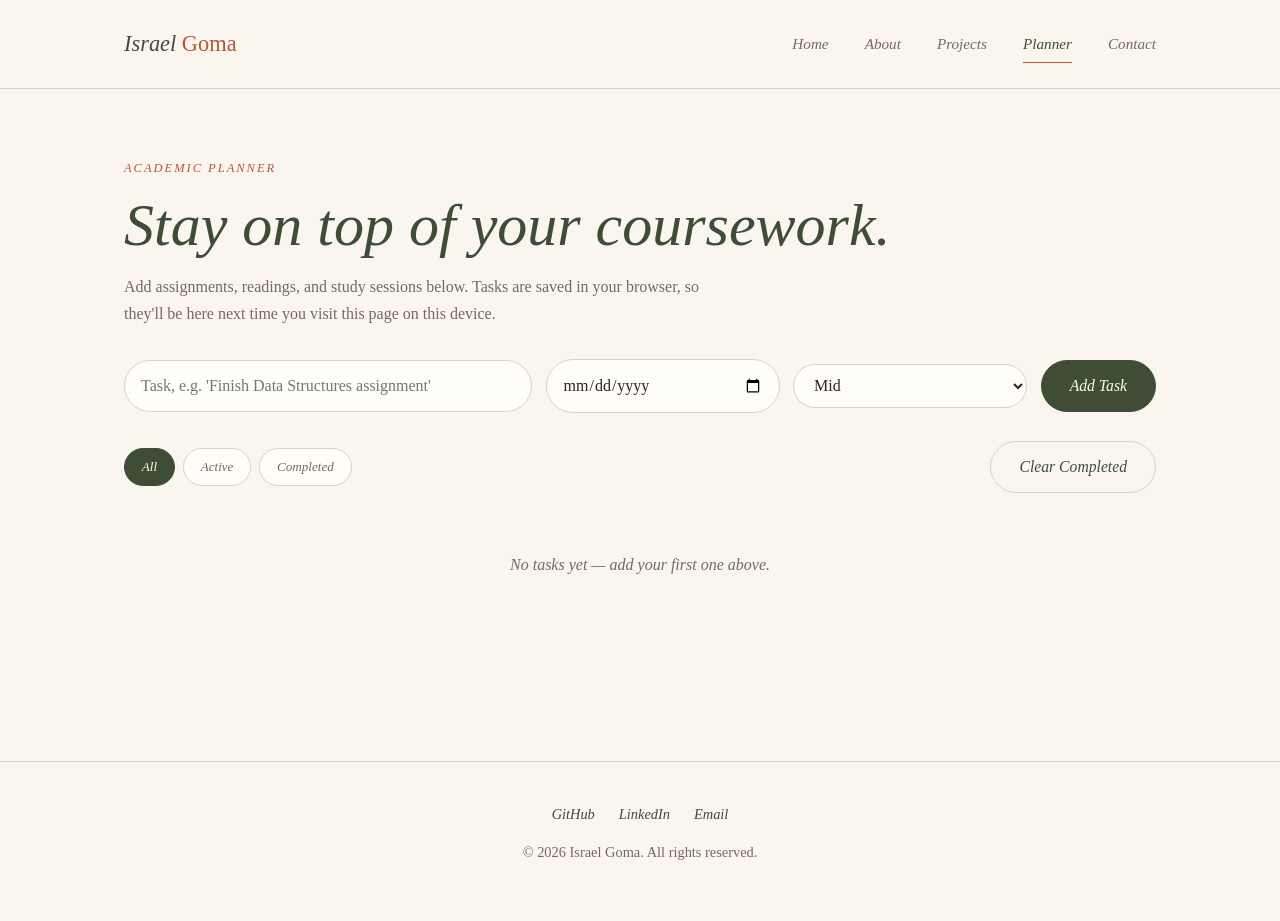
==== commit f7de73e3: "Update organizer.html" ====
--- a/organizer.html
+++ b/organizer.html
@@ -3,7 +3,7 @@
 <head>
   <meta charset="UTF-8" />
   <meta name="viewport" content="width=device-width, initial-scale=1.0" />
-  <title>Academic Planner — Israel O. Goma</title>
+  <title>Academic Planner — Israel Goma</title>
   <meta name="description" content="A lightweight academic task organizer for tracking assignments, deadlines, and study sessions." />
   <link rel="stylesheet" href="main.css" />
 </head>
@@ -80,15 +80,15 @@
   <footer class="site-foot">
     <div class="wrap">
       <div class="site-foot__links">
-        <a href="https://github.com/Israel-Goma" target="_blank" rel="noopener noreferrer">GitHub</a>
-        <a href="https://www.linkedin.com/in/israel-goma-93bb151b1?utm_source=share_via&utm_content=profile&utm_medium=member_android" target="_blank" rel="noopener noreferrer">LinkedIn</a>
+        <a href="https://github.com/israelgoma" target="_blank" rel="noopener noreferrer">GitHub</a>
+        <a href="https://www.linkedin.com/in/israel-goma" target="_blank" rel="noopener noreferrer">LinkedIn</a>
         <a href="mailto:israel.goma@example.com">Email</a>
       </div>
-      <p>&copy; 2026 Israel O. Goma. All rights reserved.</p>
+      <p>&copy; 2026 Israel Goma. All rights reserved.</p>
     </div>
   </footer>
 
-  <script src="assets/scripts/navigation.js"></script>
-  <script src="assets/scripts/task-organizer.js"></script>
+  <script src="navigation.js"></script>
+  <script src="task-organizer.js"></script>
 </body>
 </html>
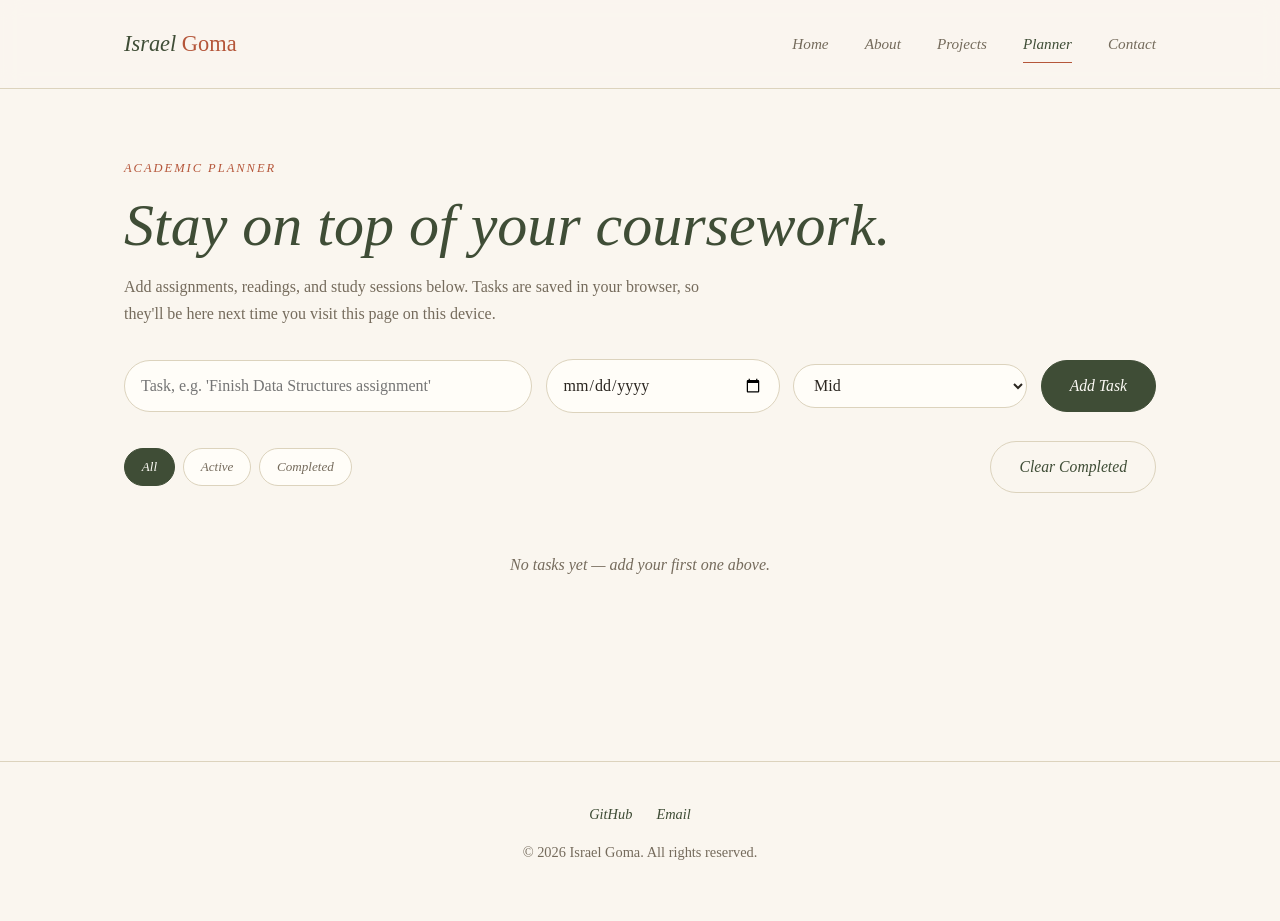
==== commit 8ff88256: "Update organizer.html" ====
--- a/organizer.html
+++ b/organizer.html
@@ -80,9 +80,9 @@
   <footer class="site-foot">
     <div class="wrap">
       <div class="site-foot__links">
-        <a href="https://github.com/israelgoma" target="_blank" rel="noopener noreferrer">GitHub</a>
-        <a href="https://www.linkedin.com/in/israel-goma" target="_blank" rel="noopener noreferrer">LinkedIn</a>
-        <a href="mailto:israel.goma@example.com">Email</a>
+        <a href="https://github.com/Israel-Goma">GitHub</a>
+        <a href="https://www.linkedin.com/in/israel-goma-93bb151b1?utm_source=share_via&utm_content=profile&utm_medium=member_android</a>
+        <a href="mailto:gomizzz1@gmail.com">Email</a>
       </div>
       <p>&copy; 2026 Israel Goma. All rights reserved.</p>
     </div>
--- a/main.css
+++ b/main.css
@@ -1123,4 +1123,4 @@
   font-weight: 400;
   font-style: italic;
   color: var(--ok);
-}+}
